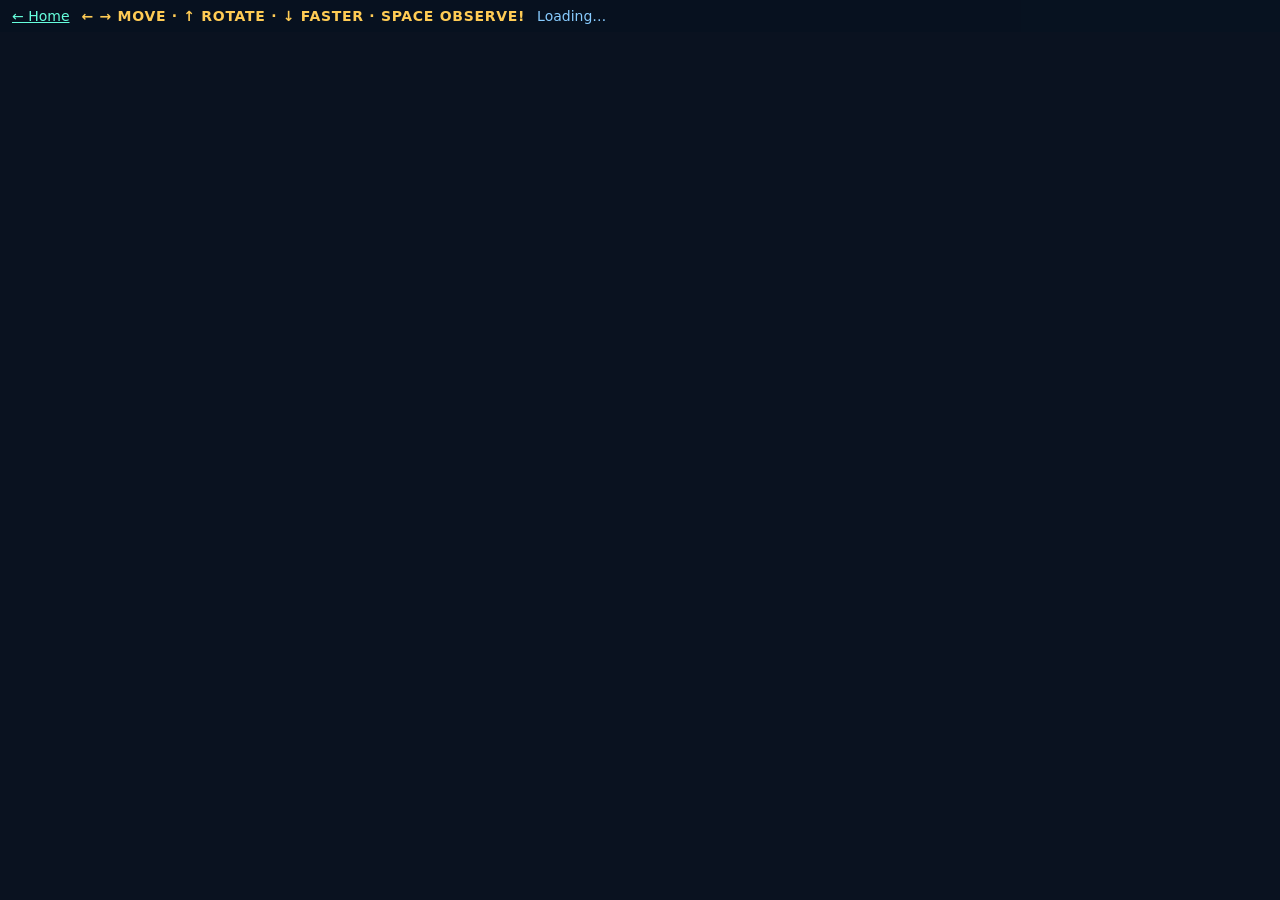
==== docs/play.html @ 2aa163ff "Drop QIP and unused assets; classic/Qiskit backends with arcade HUD. Remove the in-process QIP simul" ====
<!DOCTYPE html>
<html lang="en">
<head>
  <meta charset="utf-8">
  <meta name="viewport" content="width=device-width, initial-scale=1">
  <title>Quantum Tetris: LA — Play</title>
  <style>
    html, body { margin: 0; width: 100%; height: 100%; overflow: hidden; background: #0a1220; }
    canvas { display: block; width: 100%; height: 100%; touch-action: none; }
    #bar {
      position: fixed; top: 0; left: 0; right: 0; z-index: 10;
      display: flex; gap: 12px; align-items: center; flex-wrap: wrap;
      padding: 8px 12px; font: 14px system-ui, sans-serif;
      color: #bdf; background: rgba(8, 18, 32, 0.85); pointer-events: auto;
    }
    #bar a { color: #6fd; }
    #keys { color: #fc5; font-weight: 600; letter-spacing: 0.05em; }
    #status { color: #8cf; }
  </style>
</head>
<body>
  <div id="bar">
    <a href="index.html">← Home</a>
    <span id="keys">← → MOVE · ↑ ROTATE · ↓ FASTER · SPACE OBSERVE!</span>
    <span id="status">Loading…</span>
  </div>
  <script type="module">
    import init, { run_wasm } from './wasm/quantum_town_la.js';

    const status = document.getElementById('status');

    async function boot() {
      status.textContent = 'Starting classic mode…';
      await init();
      run_wasm();
      status.textContent = 'Classic · arcade mode';
    }

    boot().catch((e) => {
      status.textContent = 'WASM error — run ./scripts/build_wasm.sh first';
      console.error(e);
    });
  </script>
</body>
</html>
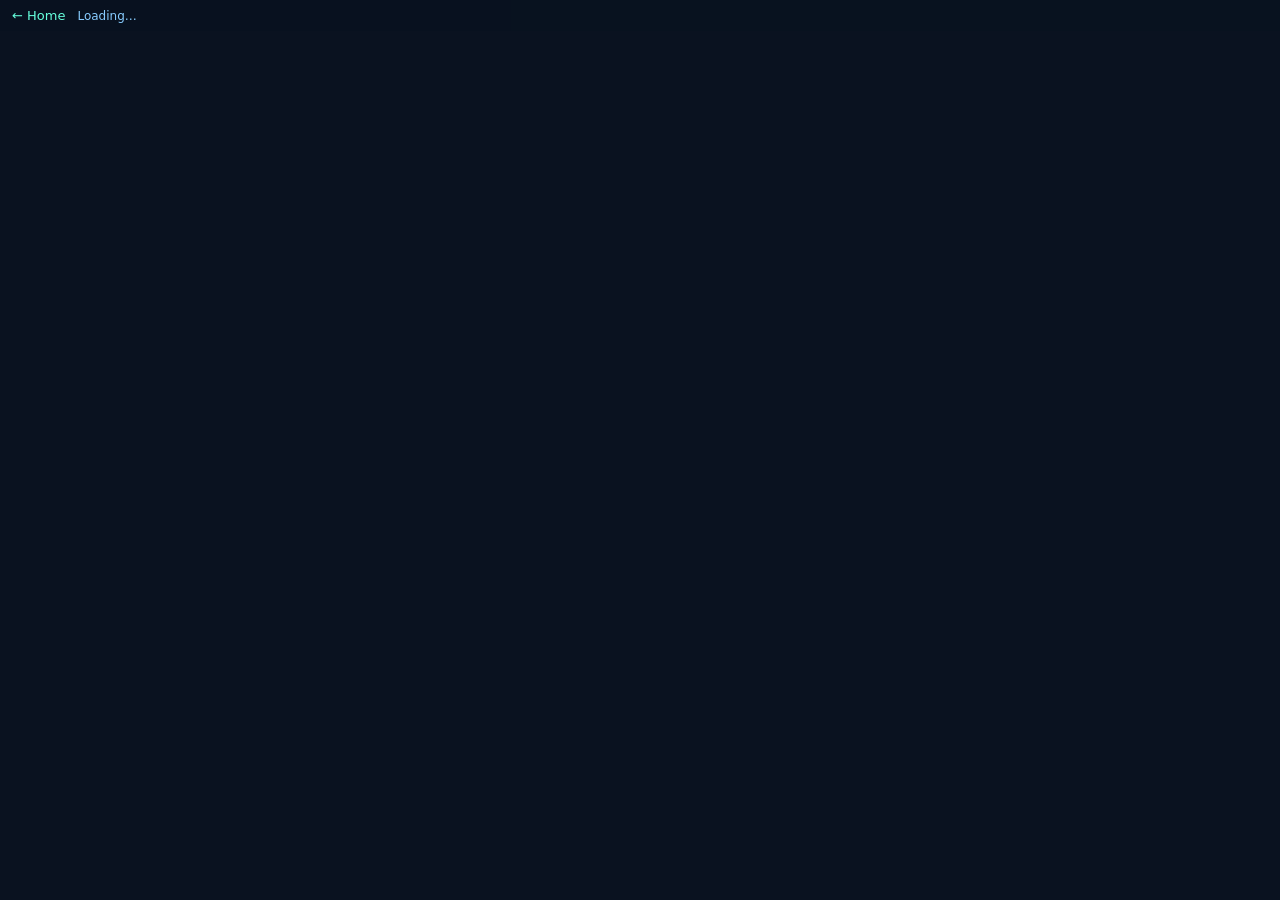
==== commit a318c553: "Fix WASM game crash and polish controls UI. Resolve Bevy B0001 query conflict, fall back when Qiskit" ====
--- a/docs/play.html
+++ b/docs/play.html
@@ -3,37 +3,70 @@
 <head>
   <meta charset="utf-8">
   <meta name="viewport" content="width=device-width, initial-scale=1">
-  <title>Quantum Tetris: LA — Play</title>
+  <title>Quantum Tetris — Play</title>
   <style>
     html, body { margin: 0; width: 100%; height: 100%; overflow: hidden; background: #0a1220; }
     canvas { display: block; width: 100%; height: 100%; touch-action: none; }
     #bar {
       position: fixed; top: 0; left: 0; right: 0; z-index: 10;
       display: flex; gap: 12px; align-items: center; flex-wrap: wrap;
-      padding: 8px 12px; font: 14px system-ui, sans-serif;
-      color: #bdf; background: rgba(8, 18, 32, 0.85); pointer-events: auto;
+      padding: 8px 12px; font: 13px system-ui, sans-serif;
+      color: #bdf; background: rgba(8, 18, 32, 0.9); pointer-events: auto;
     }
-    #bar a { color: #6fd; }
-    #keys { color: #fc5; font-weight: 600; letter-spacing: 0.05em; }
-    #status { color: #8cf; }
+    #bar a { color: #6fd; text-decoration: none; }
+    #bar a:hover { text-decoration: underline; }
+    #keys {
+      display: none;
+      flex-wrap: wrap;
+      gap: 6px;
+      align-items: center;
+    }
+    #keys.visible { display: flex; }
+    .hint {
+      display: inline-flex;
+      align-items: center;
+      gap: 4px;
+    }
+    .hint kbd {
+      display: inline-block;
+      padding: 2px 5px;
+      font: 600 10px/1.2 ui-monospace, monospace;
+      color: #fc5;
+      background: rgba(16, 28, 44, 0.95);
+      border: 1px solid rgba(80, 130, 190, 0.7);
+      border-radius: 4px;
+    }
+    .hint span {
+      color: #cde;
+      font-size: 10px;
+      font-weight: 600;
+      letter-spacing: 0.04em;
+    }
+    #status { color: #8cf; font-size: 12px; }
   </style>
 </head>
 <body>
   <div id="bar">
     <a href="index.html">← Home</a>
-    <span id="keys">← → MOVE · ↑ ROTATE · ↓ FASTER · SPACE OBSERVE!</span>
+    <div id="keys">
+      <div class="hint"><kbd>LR</kbd><span>MOVE</span></div>
+      <div class="hint"><kbd>^</kbd><span>ROTATE</span></div>
+      <div class="hint"><kbd>v</kbd><span>FASTER</span></div>
+      <div class="hint"><kbd>Sp</kbd><span>DROP</span></div>
+    </div>
     <span id="status">Loading…</span>
   </div>
   <script type="module">
-    import init, { run_wasm } from './wasm/quantum_town_la.js';
+    import init, { run_wasm } from './wasm/quantum_tetris.js';
 
     const status = document.getElementById('status');
 
     async function boot() {
-      status.textContent = 'Starting classic mode…';
+      status.textContent = 'Starting quantum mode…';
       await init();
       run_wasm();
-      status.textContent = 'Classic · arcade mode';
+      document.getElementById('keys').classList.remove('visible');
+      status.textContent = 'Quantum mode · switch CLASSIC / QUANTUM in-game';
     }
 
     boot().catch((e) => {
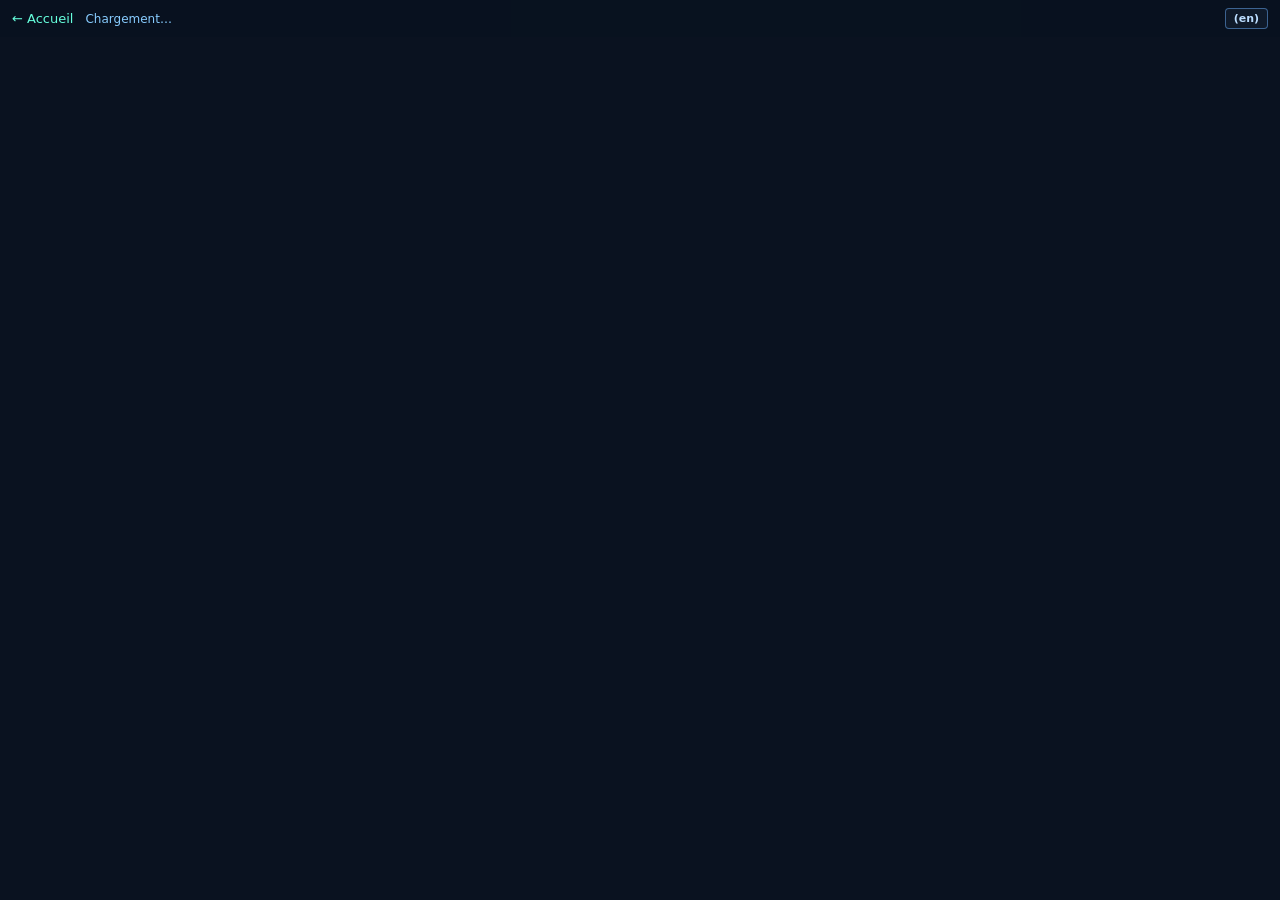
==== commit 07f5d84e: "Add French-first i18n and in-game Qiskit circuit explanations. Default locale is French with (en) to" ====
--- a/docs/play.html
+++ b/docs/play.html
@@ -1,9 +1,9 @@
 <!DOCTYPE html>
-<html lang="en">
+<html lang="fr">
 <head>
   <meta charset="utf-8">
   <meta name="viewport" content="width=device-width, initial-scale=1">
-  <title>Quantum Tetris — Play</title>
+  <title>Quantum Tetris — Jouer</title>
   <style>
     html, body { margin: 0; width: 100%; height: 100%; overflow: hidden; background: #0a1220; }
     canvas { display: block; width: 100%; height: 100%; touch-action: none; }
@@ -15,63 +15,61 @@
     }
     #bar a { color: #6fd; text-decoration: none; }
     #bar a:hover { text-decoration: underline; }
-    #keys {
-      display: none;
-      flex-wrap: wrap;
-      gap: 6px;
-      align-items: center;
-    }
-    #keys.visible { display: flex; }
-    .hint {
-      display: inline-flex;
-      align-items: center;
-      gap: 4px;
-    }
-    .hint kbd {
-      display: inline-block;
-      padding: 2px 5px;
-      font: 600 10px/1.2 ui-monospace, monospace;
-      color: #fc5;
-      background: rgba(16, 28, 44, 0.95);
-      border: 1px solid rgba(80, 130, 190, 0.7);
-      border-radius: 4px;
-    }
-    .hint span {
-      color: #cde;
-      font-size: 10px;
-      font-weight: 600;
-      letter-spacing: 0.04em;
+    #lang-toggle {
+      margin-left: auto;
+      padding: 3px 8px; font: 600 11px system-ui, sans-serif;
+      color: #bdf; background: rgba(16, 28, 44, 0.95); border: 1px solid rgba(80, 130, 190, 0.7);
+      border-radius: 4px; cursor: pointer;
     }
     #status { color: #8cf; font-size: 12px; }
   </style>
+  <script src="i18n.js" defer></script>
 </head>
-<body>
+<body data-page="play">
   <div id="bar">
-    <a href="index.html">← Home</a>
-    <div id="keys">
-      <div class="hint"><kbd>LR</kbd><span>MOVE</span></div>
-      <div class="hint"><kbd>^</kbd><span>ROTATE</span></div>
-      <div class="hint"><kbd>v</kbd><span>FASTER</span></div>
-      <div class="hint"><kbd>Sp</kbd><span>DROP</span></div>
-    </div>
-    <span id="status">Loading…</span>
+    <a href="index.html" data-i18n="play.home">← Accueil</a>
+    <span id="status" data-i18n="play.loading">Chargement…</span>
+    <button id="lang-toggle" type="button">(en)</button>
   </div>
   <script type="module">
     import init, { run_wasm } from './wasm/quantum_tetris.js';
 
     const status = document.getElementById('status');
+    const strings = () => window.qtI18n?.getLocale?.() === 'en'
+      ? {
+          starting: 'Starting quantum mode…',
+          ready: 'Quantum mode · switch CLASSIC / QUANTUM in-game',
+          error: 'WASM error — run ./scripts/build_wasm.sh first',
+        }
+      : {
+          starting: 'Démarrage du mode quantique…',
+          ready: 'Mode quantique · bascule CLASSIQUE / QUANTIQUE in-game',
+          error: 'Erreur WASM — lance ./scripts/build_wasm.sh',
+        };
 
     async function boot() {
-      status.textContent = 'Starting quantum mode…';
+      status.textContent = strings().starting;
       await init();
       run_wasm();
-      document.getElementById('keys').classList.remove('visible');
-      status.textContent = 'Quantum mode · switch CLASSIC / QUANTUM in-game';
+      status.textContent = strings().ready;
     }
 
     boot().catch((e) => {
-      status.textContent = 'WASM error — run ./scripts/build_wasm.sh first';
+      status.textContent = strings().error;
       console.error(e);
+    });
+
+    window.addEventListener('storage', (e) => {
+      if (e.key === 'qt-lang' && status.textContent !== strings().starting) {
+        status.textContent = strings().ready;
+      }
+    });
+    document.getElementById('lang-toggle')?.addEventListener('click', () => {
+      setTimeout(() => {
+        if (status.textContent !== strings().starting) {
+          status.textContent = strings().ready;
+        }
+      }, 0);
     });
   </script>
 </body>
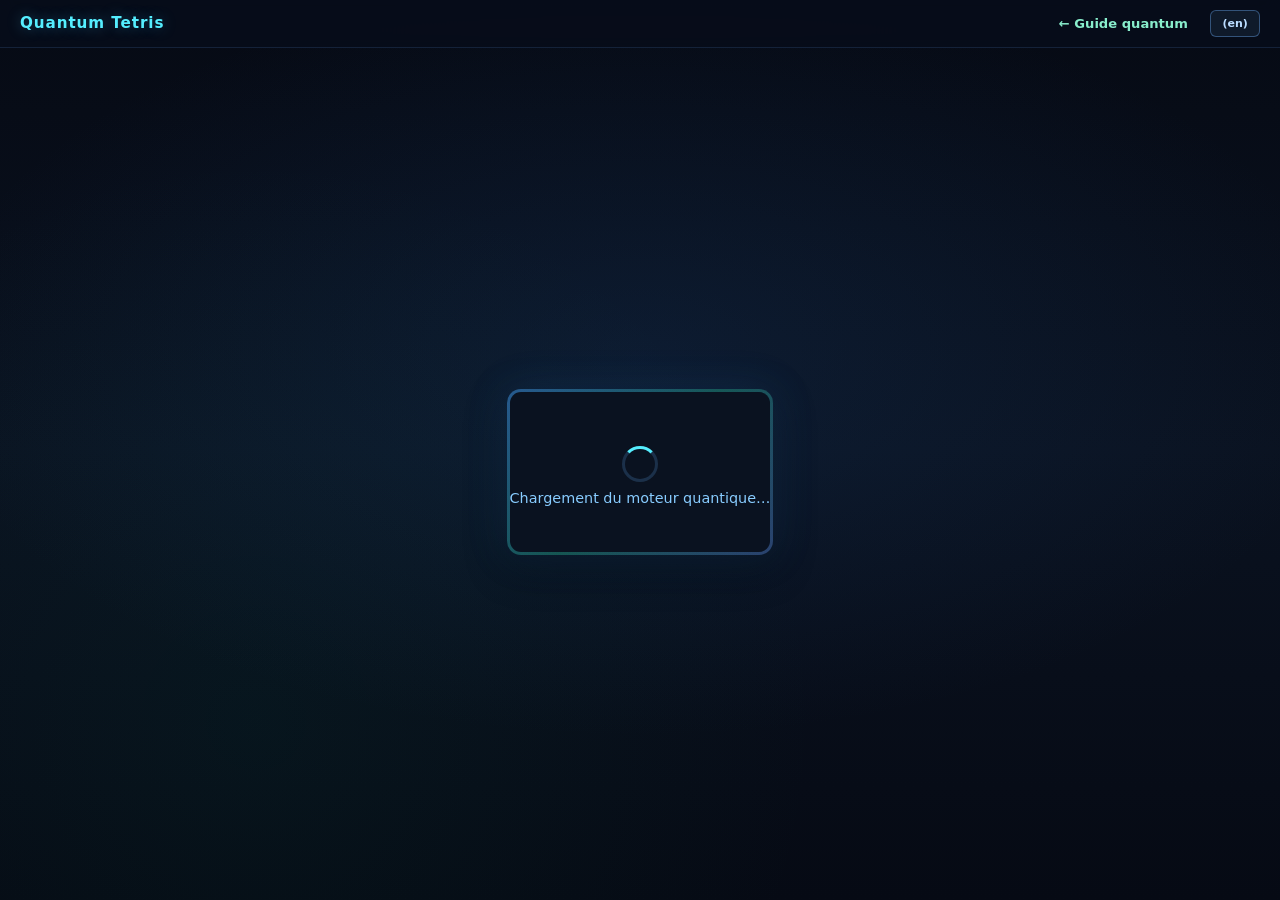
==== commit 0d36397a: "Split landing guide from play page and refresh bilingual docs. Index is the quantum gameplay hub; pl" ====
--- a/docs/play.html
+++ b/docs/play.html
@@ -5,69 +5,175 @@
   <meta name="viewport" content="width=device-width, initial-scale=1">
   <title>Quantum Tetris — Jouer</title>
   <style>
-    html, body { margin: 0; width: 100%; height: 100%; overflow: hidden; background: #0a1220; }
-    canvas { display: block; width: 100%; height: 100%; touch-action: none; }
-    #bar {
-      position: fixed; top: 0; left: 0; right: 0; z-index: 10;
-      display: flex; gap: 12px; align-items: center; flex-wrap: wrap;
-      padding: 8px 12px; font: 13px system-ui, sans-serif;
-      color: #bdf; background: rgba(8, 18, 32, 0.9); pointer-events: auto;
+    *, *::before, *::after { box-sizing: border-box; }
+    html, body {
+      margin: 0; min-height: 100%; height: 100%;
+      font-family: system-ui, -apple-system, sans-serif;
+      color: #cde;
+      background: #060a14;
     }
-    #bar a { color: #6fd; text-decoration: none; }
-    #bar a:hover { text-decoration: underline; }
+    body {
+      display: flex; flex-direction: column;
+      background:
+        radial-gradient(ellipse 80% 60% at 50% 40%, rgba(30, 80, 140, 0.18), transparent 70%),
+        radial-gradient(circle at 20% 80%, rgba(0, 120, 90, 0.08), transparent 45%),
+        linear-gradient(180deg, #060a14 0%, #0a1220 50%, #060a14 100%);
+    }
+
+    header {
+      flex-shrink: 0;
+      display: flex; align-items: center; gap: 1rem;
+      padding: 0.65rem 1.25rem;
+      border-bottom: 1px solid rgba(60, 100, 150, 0.25);
+      background: rgba(8, 14, 26, 0.85);
+      backdrop-filter: blur(8px);
+    }
+    .brand {
+      font-weight: 800; font-size: 0.95rem; letter-spacing: 0.06em;
+      color: #5ef; text-shadow: 0 0 14px rgba(80, 200, 255, 0.35);
+    }
+    header nav { display: flex; align-items: center; gap: 0.75rem; margin-left: auto; }
+    header a {
+      color: #8ec; text-decoration: none; font-size: 0.82rem; font-weight: 600;
+      padding: 0.35rem 0.65rem; border-radius: 6px;
+      transition: color 0.15s, background 0.15s;
+    }
+    header a:hover { color: #bff; background: rgba(40, 70, 110, 0.35); }
     #lang-toggle {
-      margin-left: auto;
-      padding: 3px 8px; font: 600 11px system-ui, sans-serif;
-      color: #bdf; background: rgba(16, 28, 44, 0.95); border: 1px solid rgba(80, 130, 190, 0.7);
-      border-radius: 4px; cursor: pointer;
+      padding: 0.35rem 0.7rem; font: 600 11px system-ui, sans-serif;
+      color: #bdf; background: rgba(16, 28, 44, 0.95);
+      border: 1px solid rgba(80, 130, 190, 0.55); border-radius: 6px; cursor: pointer;
     }
-    #status { color: #8cf; font-size: 12px; }
+    #lang-toggle:hover { background: rgba(24, 40, 62, 0.98); }
+
+    #stage {
+      flex: 1;
+      display: flex; align-items: center; justify-content: center;
+      padding: 1.25rem 1rem 1.5rem;
+      min-height: 0;
+    }
+    #frame {
+      position: relative;
+      padding: 3px;
+      border-radius: 14px;
+      background: linear-gradient(135deg, rgba(60, 140, 220, 0.55), rgba(40, 200, 160, 0.35), rgba(80, 120, 200, 0.45));
+      box-shadow:
+        0 0 40px rgba(40, 120, 200, 0.2),
+        0 12px 40px rgba(0, 0, 0, 0.45);
+    }
+    #frame-inner {
+      border-radius: 11px;
+      overflow: hidden;
+      background: #0a1220;
+      line-height: 0;
+    }
+    #frame canvas {
+      display: block;
+      width: min(900px, calc(100vw - 2.5rem)) !important;
+      height: auto !important;
+      max-height: calc(100vh - 7rem);
+      aspect-ratio: 900 / 720;
+      touch-action: none;
+    }
+
+    #loader {
+      display: flex; flex-direction: column; align-items: center; justify-content: center;
+      gap: 1rem; min-width: 16rem; min-height: 10rem;
+      color: #8cf; font-size: 0.9rem;
+    }
+    #loader.hidden { display: none; }
+    .spinner {
+      width: 36px; height: 36px;
+      border: 3px solid rgba(80, 140, 200, 0.25);
+      border-top-color: #5ef;
+      border-radius: 50%;
+      animation: spin 0.85s linear infinite;
+    }
+    @keyframes spin { to { transform: rotate(360deg); } }
+
+    #error {
+      display: none; color: #f88; font-size: 0.85rem; text-align: center;
+      max-width: 22rem; padding: 0.5rem;
+    }
+    #error.visible { display: block; }
   </style>
   <script src="i18n.js" defer></script>
 </head>
 <body data-page="play">
-  <div id="bar">
-    <a href="index.html" data-i18n="play.home">← Accueil</a>
-    <span id="status" data-i18n="play.loading">Chargement…</span>
-    <button id="lang-toggle" type="button">(en)</button>
-  </div>
+  <header>
+    <span class="brand">Quantum Tetris</span>
+    <nav>
+      <a href="index.html" data-i18n="play.home">← Guide quantum</a>
+      <button id="lang-toggle" type="button">(en)</button>
+    </nav>
+  </header>
+
+  <main id="stage">
+    <div id="frame">
+      <div id="frame-inner">
+        <div id="loader">
+          <div class="spinner" aria-hidden="true"></div>
+          <span id="loader-text" data-i18n="play.starting">Démarrage…</span>
+        </div>
+        <p id="error"></p>
+      </div>
+    </div>
+  </main>
+
   <script type="module">
     import init, { run_wasm } from './wasm/quantum_tetris.js';
 
-    const status = document.getElementById('status');
-    const strings = () => window.qtI18n?.getLocale?.() === 'en'
-      ? {
-          starting: 'Starting quantum mode…',
-          ready: 'Quantum mode · switch CLASSIC / QUANTUM in-game',
-          error: 'WASM error — run ./scripts/build_wasm.sh first',
-        }
-      : {
-          starting: 'Démarrage du mode quantique…',
-          ready: 'Mode quantique · bascule CLASSIQUE / QUANTIQUE in-game',
-          error: 'Erreur WASM — lance ./scripts/build_wasm.sh',
-        };
+    const loader = document.getElementById('loader');
+    const loaderText = document.getElementById('loader-text');
+    const errorEl = document.getElementById('error');
+    const frameInner = document.getElementById('frame-inner');
+
+    function strings() {
+      const en = window.qtI18n?.getLocale?.() === 'en';
+      return en
+        ? {
+            starting: 'Loading quantum engine…',
+            error: 'WASM error — run ./scripts/build_wasm.sh first',
+          }
+        : {
+            starting: 'Chargement du moteur quantique…',
+            error: 'Erreur WASM — lance ./scripts/build_wasm.sh',
+          };
+    }
+
+    function mountCanvas() {
+      const canvas = document.querySelector('canvas');
+      if (!canvas) {
+        requestAnimationFrame(mountCanvas);
+        return;
+      }
+      loader.classList.add('hidden');
+      frameInner.appendChild(canvas);
+    }
 
     async function boot() {
-      status.textContent = strings().starting;
+      loaderText.textContent = strings().starting;
       await init();
       run_wasm();
-      status.textContent = strings().ready;
+      mountCanvas();
     }
 
     boot().catch((e) => {
-      status.textContent = strings().error;
+      loader.classList.add('hidden');
+      errorEl.textContent = strings().error;
+      errorEl.classList.add('visible');
       console.error(e);
     });
 
     window.addEventListener('storage', (e) => {
-      if (e.key === 'qt-lang' && status.textContent !== strings().starting) {
-        status.textContent = strings().ready;
+      if (e.key === 'qt-lang' && !loader.classList.contains('hidden')) {
+        loaderText.textContent = strings().starting;
       }
     });
     document.getElementById('lang-toggle')?.addEventListener('click', () => {
       setTimeout(() => {
-        if (status.textContent !== strings().starting) {
-          status.textContent = strings().ready;
+        if (!loader.classList.contains('hidden')) {
+          loaderText.textContent = strings().starting;
         }
       }, 0);
     });
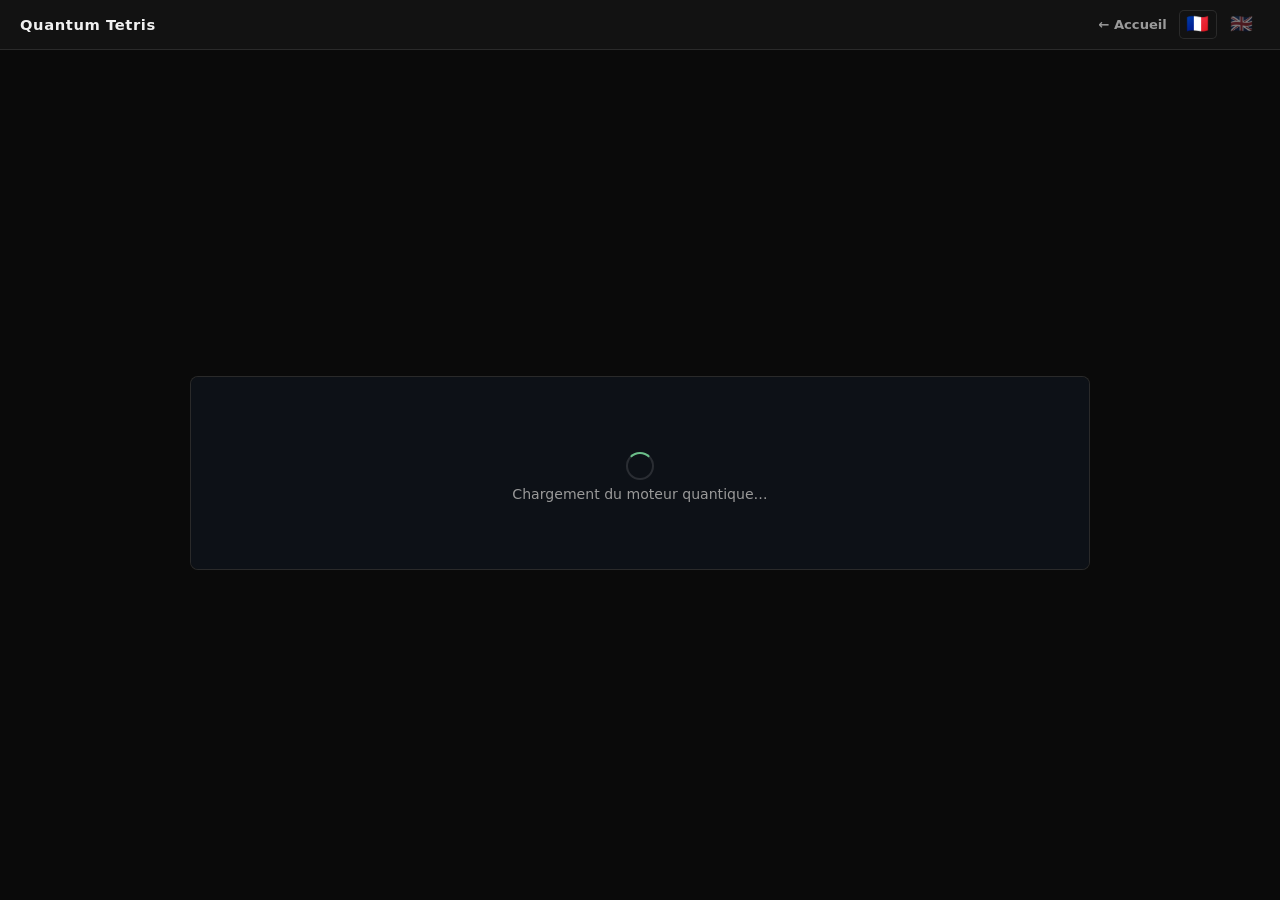
==== commit fde607cf: "Redesign site: two-column layout, flags, no neon styling. Embed the game on index with clearer quant" ====
--- a/docs/play.html
+++ b/docs/play.html
@@ -4,98 +4,61 @@
   <meta charset="utf-8">
   <meta name="viewport" content="width=device-width, initial-scale=1">
   <title>Quantum Tetris — Jouer</title>
+  <link rel="stylesheet" href="site.css">
   <style>
-    *, *::before, *::after { box-sizing: border-box; }
-    html, body {
-      margin: 0; min-height: 100%; height: 100%;
-      font-family: system-ui, -apple-system, sans-serif;
-      color: #cde;
-      background: #060a14;
-    }
+    html, body { height: 100%; }
+
     body {
-      display: flex; flex-direction: column;
-      background:
-        radial-gradient(ellipse 80% 60% at 50% 40%, rgba(30, 80, 140, 0.18), transparent 70%),
-        radial-gradient(circle at 20% 80%, rgba(0, 120, 90, 0.08), transparent 45%),
-        linear-gradient(180deg, #060a14 0%, #0a1220 50%, #060a14 100%);
+      display: flex;
+      flex-direction: column;
     }
 
     header {
       flex-shrink: 0;
-      display: flex; align-items: center; gap: 1rem;
+      display: flex;
+      align-items: center;
+      gap: 1rem;
       padding: 0.65rem 1.25rem;
-      border-bottom: 1px solid rgba(60, 100, 150, 0.25);
-      background: rgba(8, 14, 26, 0.85);
-      backdrop-filter: blur(8px);
+      border-bottom: 1px solid var(--border);
+      background: var(--bg-panel);
     }
     .brand {
-      font-weight: 800; font-size: 0.95rem; letter-spacing: 0.06em;
-      color: #5ef; text-shadow: 0 0 14px rgba(80, 200, 255, 0.35);
+      font-weight: 700;
+      font-size: 0.92rem;
+      letter-spacing: 0.04em;
+      color: var(--heading);
     }
-    header nav { display: flex; align-items: center; gap: 0.75rem; margin-left: auto; }
-    header a {
-      color: #8ec; text-decoration: none; font-size: 0.82rem; font-weight: 600;
-      padding: 0.35rem 0.65rem; border-radius: 6px;
-      transition: color 0.15s, background 0.15s;
+    header nav {
+      display: flex;
+      align-items: center;
+      gap: 0.75rem;
+      margin-left: auto;
     }
-    header a:hover { color: #bff; background: rgba(40, 70, 110, 0.35); }
-    #lang-toggle {
-      padding: 0.35rem 0.7rem; font: 600 11px system-ui, sans-serif;
-      color: #bdf; background: rgba(16, 28, 44, 0.95);
-      border: 1px solid rgba(80, 130, 190, 0.55); border-radius: 6px; cursor: pointer;
+    header nav a {
+      color: var(--text-muted);
+      text-decoration: none;
+      font-size: 0.82rem;
+      font-weight: 600;
     }
-    #lang-toggle:hover { background: rgba(24, 40, 62, 0.98); }
+    header nav a:hover {
+      color: var(--link-hover);
+      text-decoration: underline;
+    }
 
     #stage {
       flex: 1;
-      display: flex; align-items: center; justify-content: center;
+      display: flex;
+      align-items: center;
+      justify-content: center;
       padding: 1.25rem 1rem 1.5rem;
       min-height: 0;
     }
     #frame {
-      position: relative;
-      padding: 3px;
-      border-radius: 14px;
-      background: linear-gradient(135deg, rgba(60, 140, 220, 0.55), rgba(40, 200, 160, 0.35), rgba(80, 120, 200, 0.45));
-      box-shadow:
-        0 0 40px rgba(40, 120, 200, 0.2),
-        0 12px 40px rgba(0, 0, 0, 0.45);
-    }
-    #frame-inner {
-      border-radius: 11px;
-      overflow: hidden;
-      background: #0a1220;
-      line-height: 0;
+      width: min(900px, calc(100vw - 2.5rem));
     }
     #frame canvas {
-      display: block;
-      width: min(900px, calc(100vw - 2.5rem)) !important;
-      height: auto !important;
       max-height: calc(100vh - 7rem);
-      aspect-ratio: 900 / 720;
-      touch-action: none;
     }
-
-    #loader {
-      display: flex; flex-direction: column; align-items: center; justify-content: center;
-      gap: 1rem; min-width: 16rem; min-height: 10rem;
-      color: #8cf; font-size: 0.9rem;
-    }
-    #loader.hidden { display: none; }
-    .spinner {
-      width: 36px; height: 36px;
-      border: 3px solid rgba(80, 140, 200, 0.25);
-      border-top-color: #5ef;
-      border-radius: 50%;
-      animation: spin 0.85s linear infinite;
-    }
-    @keyframes spin { to { transform: rotate(360deg); } }
-
-    #error {
-      display: none; color: #f88; font-size: 0.85rem; text-align: center;
-      max-width: 22rem; padding: 0.5rem;
-    }
-    #error.visible { display: block; }
   </style>
   <script src="i18n.js" defer></script>
 </head>
@@ -103,8 +66,11 @@
   <header>
     <span class="brand">Quantum Tetris</span>
     <nav>
-      <a href="index.html" data-i18n="play.home">← Guide quantum</a>
-      <button id="lang-toggle" type="button">(en)</button>
+      <a href="index.html" data-i18n="play.home">← Accueil</a>
+      <div class="lang-flags" role="group" aria-label="Language">
+        <button type="button" class="lang-btn" data-lang="fr" title="Français" aria-label="Français">🇫🇷</button>
+        <button type="button" class="lang-btn" data-lang="en" title="English" aria-label="English">🇬🇧</button>
+      </div>
     </nav>
   </header>
 
@@ -170,13 +136,6 @@
         loaderText.textContent = strings().starting;
       }
     });
-    document.getElementById('lang-toggle')?.addEventListener('click', () => {
-      setTimeout(() => {
-        if (!loader.classList.contains('hidden')) {
-          loaderText.textContent = strings().starting;
-        }
-      }, 0);
-    });
   </script>
 </body>
 </html>
--- a/docs/site.css
+++ b/docs/site.css
@@ -0,0 +1,147 @@
+:root {
+  --bg: #0a0a0a;
+  --bg-panel: #121212;
+  --bg-code: #1a1a1a;
+  --text: #d8d8d8;
+  --text-muted: #9a9a9a;
+  --heading: #f0f0f0;
+  --accent: #6bbf8a;
+  --link: #c9a962;
+  --link-hover: #dfc07a;
+  --border: rgba(255, 255, 255, 0.1);
+  --kbd-fg: #e0b050;
+}
+
+*, *::before, *::after { box-sizing: border-box; }
+
+html, body {
+  margin: 0;
+  min-height: 100%;
+  font-family: system-ui, -apple-system, sans-serif;
+  background: var(--bg);
+  color: var(--text);
+  line-height: 1.6;
+}
+
+a {
+  color: var(--link);
+  text-decoration: underline;
+  text-decoration-color: rgba(201, 169, 98, 0.45);
+  text-underline-offset: 2px;
+}
+a:hover { color: var(--link-hover); }
+
+code {
+  background: var(--bg-code);
+  padding: 0.12em 0.4em;
+  border-radius: 4px;
+  font-size: 0.88em;
+  color: #e8e8e8;
+}
+
+/* Language flags */
+.lang-flags {
+  display: flex;
+  gap: 0.35rem;
+  align-items: center;
+}
+.lang-btn {
+  padding: 0.25rem 0.4rem;
+  font-size: 1.15rem;
+  line-height: 1;
+  background: transparent;
+  border: 1px solid transparent;
+  border-radius: 5px;
+  cursor: pointer;
+  opacity: 0.45;
+  filter: grayscale(0.4);
+  transition: opacity 0.15s, filter 0.15s, border-color 0.15s;
+}
+.lang-btn:hover {
+  opacity: 0.8;
+  filter: grayscale(0.1);
+}
+.lang-btn.active {
+  opacity: 1;
+  filter: none;
+  border-color: var(--border);
+  background: var(--bg-panel);
+}
+
+/* Game frame */
+#frame {
+  border: 1px solid var(--border);
+  border-radius: 8px;
+  overflow: hidden;
+  background: var(--bg-panel);
+}
+#frame-inner {
+  line-height: 0;
+  background: #0d1117;
+}
+#frame canvas {
+  display: block;
+  width: 100% !important;
+  height: auto !important;
+  max-width: 100%;
+  aspect-ratio: 900 / 720;
+  touch-action: none;
+}
+
+#loader {
+  display: flex;
+  flex-direction: column;
+  align-items: center;
+  justify-content: center;
+  gap: 0.85rem;
+  min-height: 12rem;
+  color: var(--text-muted);
+  font-size: 0.88rem;
+}
+#loader.hidden { display: none; }
+
+.spinner {
+  width: 28px;
+  height: 28px;
+  border: 2px solid rgba(255, 255, 255, 0.12);
+  border-top-color: var(--accent);
+  border-radius: 50%;
+  animation: spin 0.85s linear infinite;
+}
+@keyframes spin { to { transform: rotate(360deg); } }
+
+#error {
+  display: none;
+  color: #e08080;
+  font-size: 0.85rem;
+  text-align: center;
+  padding: 0.75rem;
+}
+#error.visible { display: block; }
+
+/* Controls */
+.keys {
+  display: flex;
+  flex-wrap: wrap;
+  gap: 0.5rem;
+  margin-top: 0.85rem;
+}
+.hint {
+  display: inline-flex;
+  align-items: center;
+  gap: 0.3rem;
+}
+.hint kbd {
+  padding: 2px 6px;
+  font: 600 11px/1.2 ui-monospace, monospace;
+  color: var(--kbd-fg);
+  background: var(--bg-code);
+  border: 1px solid var(--border);
+  border-radius: 4px;
+}
+.hint span {
+  color: var(--text-muted);
+  font-size: 10px;
+  font-weight: 600;
+  letter-spacing: 0.05em;
+}
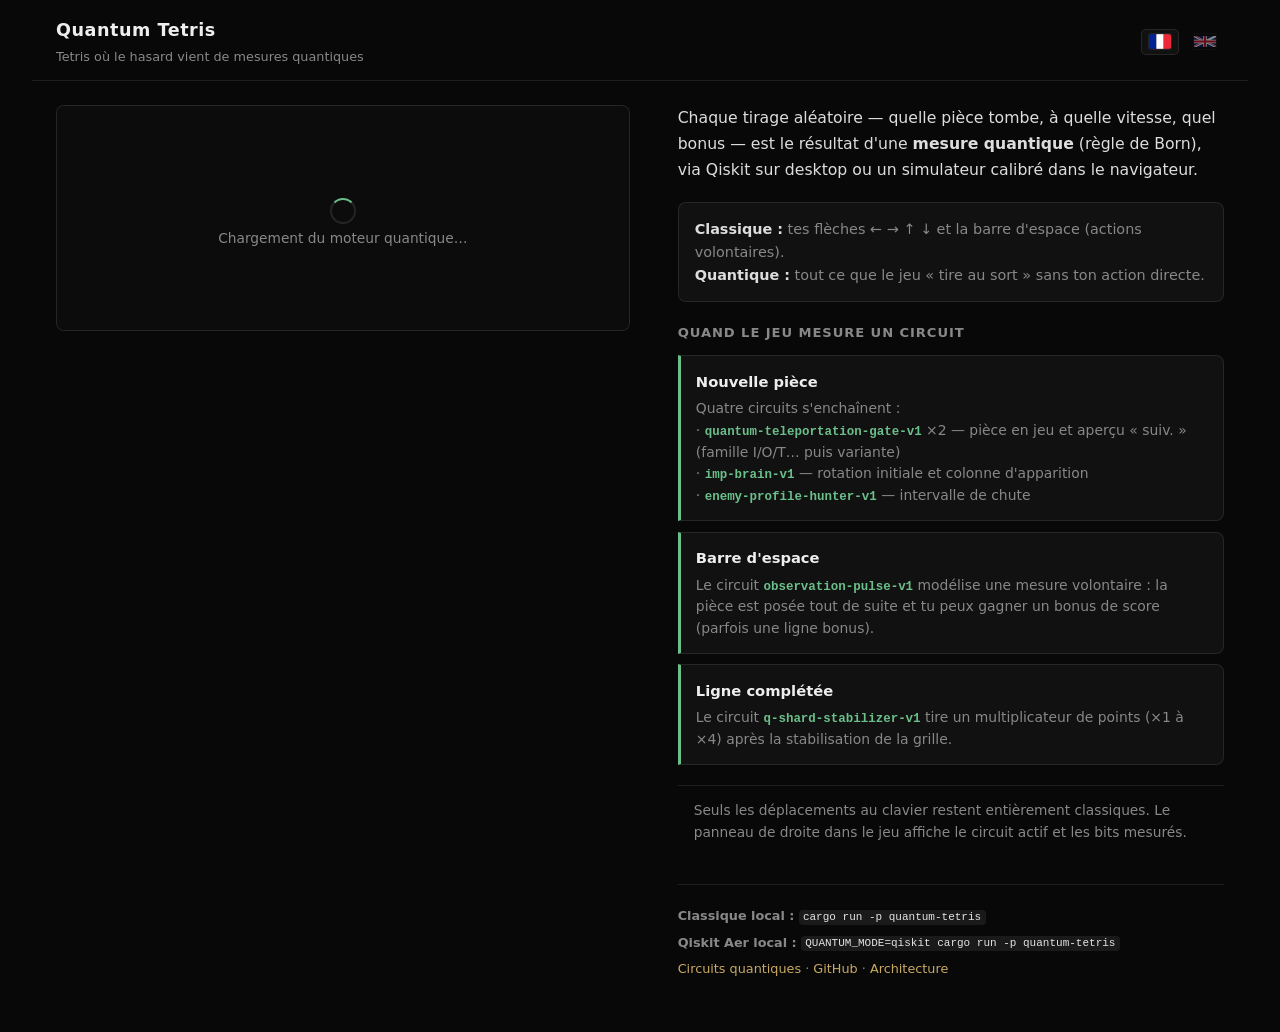
==== commit 74597e1f: "Fix fmt/clippy, sync WASM locale, and unify single-page site. Web FR/GB flags drive in-game strings " ====
--- a/docs/play.html
+++ b/docs/play.html
@@ -2,140 +2,12 @@
 <html lang="fr">
 <head>
   <meta charset="utf-8">
-  <meta name="viewport" content="width=device-width, initial-scale=1">
-  <title>Quantum Tetris — Jouer</title>
-  <link rel="stylesheet" href="site.css">
-  <style>
-    html, body { height: 100%; }
-
-    body {
-      display: flex;
-      flex-direction: column;
-    }
-
-    header {
-      flex-shrink: 0;
-      display: flex;
-      align-items: center;
-      gap: 1rem;
-      padding: 0.65rem 1.25rem;
-      border-bottom: 1px solid var(--border);
-      background: var(--bg-panel);
-    }
-    .brand {
-      font-weight: 700;
-      font-size: 0.92rem;
-      letter-spacing: 0.04em;
-      color: var(--heading);
-    }
-    header nav {
-      display: flex;
-      align-items: center;
-      gap: 0.75rem;
-      margin-left: auto;
-    }
-    header nav a {
-      color: var(--text-muted);
-      text-decoration: none;
-      font-size: 0.82rem;
-      font-weight: 600;
-    }
-    header nav a:hover {
-      color: var(--link-hover);
-      text-decoration: underline;
-    }
-
-    #stage {
-      flex: 1;
-      display: flex;
-      align-items: center;
-      justify-content: center;
-      padding: 1.25rem 1rem 1.5rem;
-      min-height: 0;
-    }
-    #frame {
-      width: min(900px, calc(100vw - 2.5rem));
-    }
-    #frame canvas {
-      max-height: calc(100vh - 7rem);
-    }
-  </style>
-  <script src="i18n.js" defer></script>
+  <meta http-equiv="refresh" content="0; url=index.html">
+  <link rel="canonical" href="index.html">
+  <title>Quantum Tetris</title>
+  <script>location.replace('index.html' + location.search + location.hash);</script>
 </head>
-<body data-page="play">
-  <header>
-    <span class="brand">Quantum Tetris</span>
-    <nav>
-      <a href="index.html" data-i18n="play.home">← Accueil</a>
-      <div class="lang-flags" role="group" aria-label="Language">
-        <button type="button" class="lang-btn" data-lang="fr" title="Français" aria-label="Français">🇫🇷</button>
-        <button type="button" class="lang-btn" data-lang="en" title="English" aria-label="English">🇬🇧</button>
-      </div>
-    </nav>
-  </header>
-
-  <main id="stage">
-    <div id="frame">
-      <div id="frame-inner">
-        <div id="loader">
-          <div class="spinner" aria-hidden="true"></div>
-          <span id="loader-text" data-i18n="play.starting">Démarrage…</span>
-        </div>
-        <p id="error"></p>
-      </div>
-    </div>
-  </main>
-
-  <script type="module">
-    import init, { run_wasm } from './wasm/quantum_tetris.js';
-
-    const loader = document.getElementById('loader');
-    const loaderText = document.getElementById('loader-text');
-    const errorEl = document.getElementById('error');
-    const frameInner = document.getElementById('frame-inner');
-
-    function strings() {
-      const en = window.qtI18n?.getLocale?.() === 'en';
-      return en
-        ? {
-            starting: 'Loading quantum engine…',
-            error: 'WASM error — run ./scripts/build_wasm.sh first',
-          }
-        : {
-            starting: 'Chargement du moteur quantique…',
-            error: 'Erreur WASM — lance ./scripts/build_wasm.sh',
-          };
-    }
-
-    function mountCanvas() {
-      const canvas = document.querySelector('canvas');
-      if (!canvas) {
-        requestAnimationFrame(mountCanvas);
-        return;
-      }
-      loader.classList.add('hidden');
-      frameInner.appendChild(canvas);
-    }
-
-    async function boot() {
-      loaderText.textContent = strings().starting;
-      await init();
-      run_wasm();
-      mountCanvas();
-    }
-
-    boot().catch((e) => {
-      loader.classList.add('hidden');
-      errorEl.textContent = strings().error;
-      errorEl.classList.add('visible');
-      console.error(e);
-    });
-
-    window.addEventListener('storage', (e) => {
-      if (e.key === 'qt-lang' && !loader.classList.contains('hidden')) {
-        loaderText.textContent = strings().starting;
-      }
-    });
-  </script>
+<body>
+  <p><a href="index.html">Quantum Tetris</a></p>
 </body>
 </html>
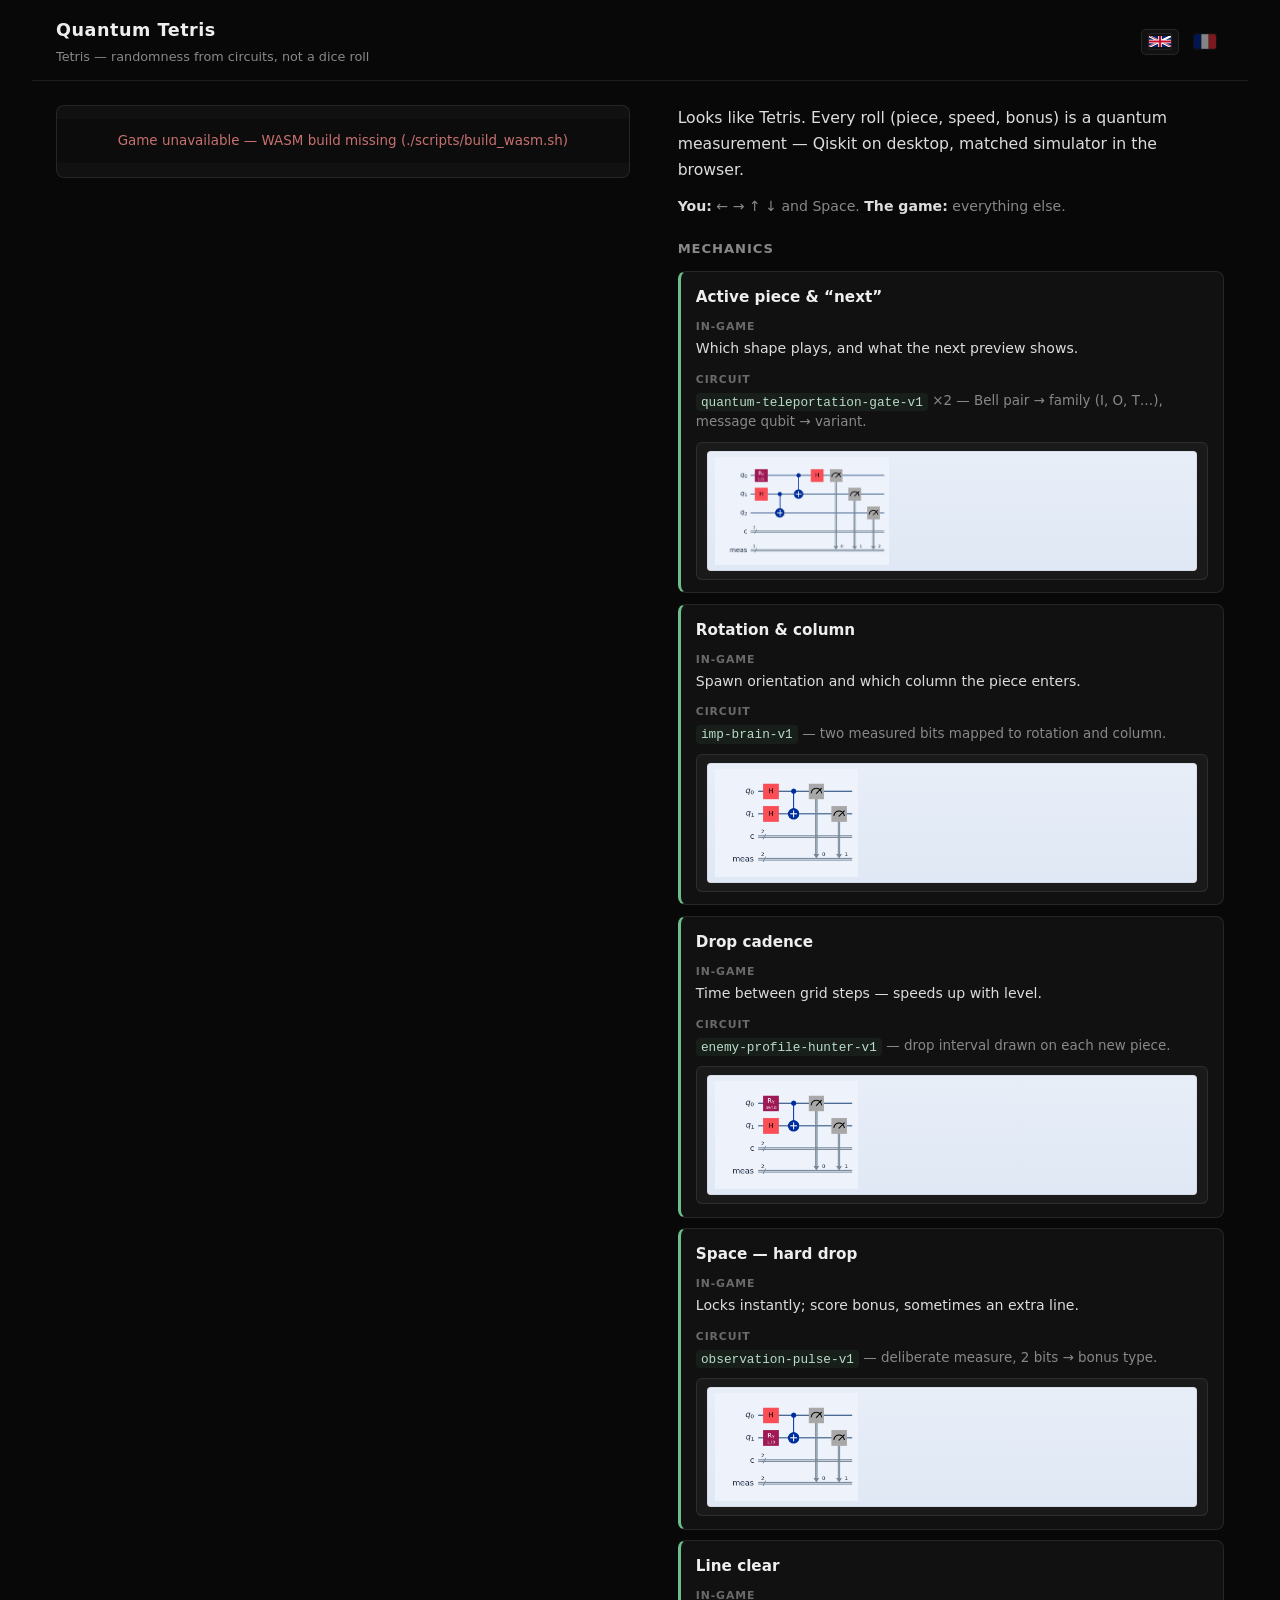
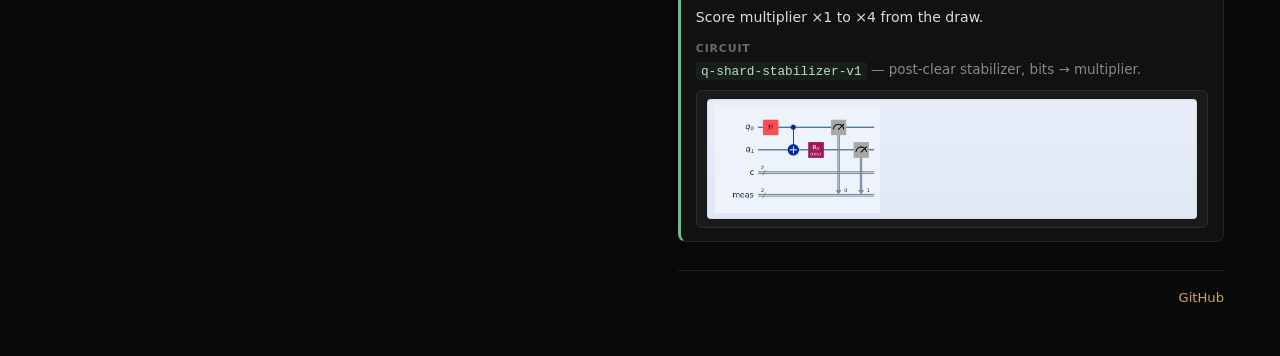
==== commit 609b168c: "English-first site and README, fix UI panic, improve WASM boot. Default locale is English everywhere" ====
--- a/docs/play.html
+++ b/docs/play.html
@@ -1,5 +1,5 @@
 <!DOCTYPE html>
-<html lang="fr">
+<html lang="en">
 <head>
   <meta charset="utf-8">
   <meta http-equiv="refresh" content="0; url=index.html">
